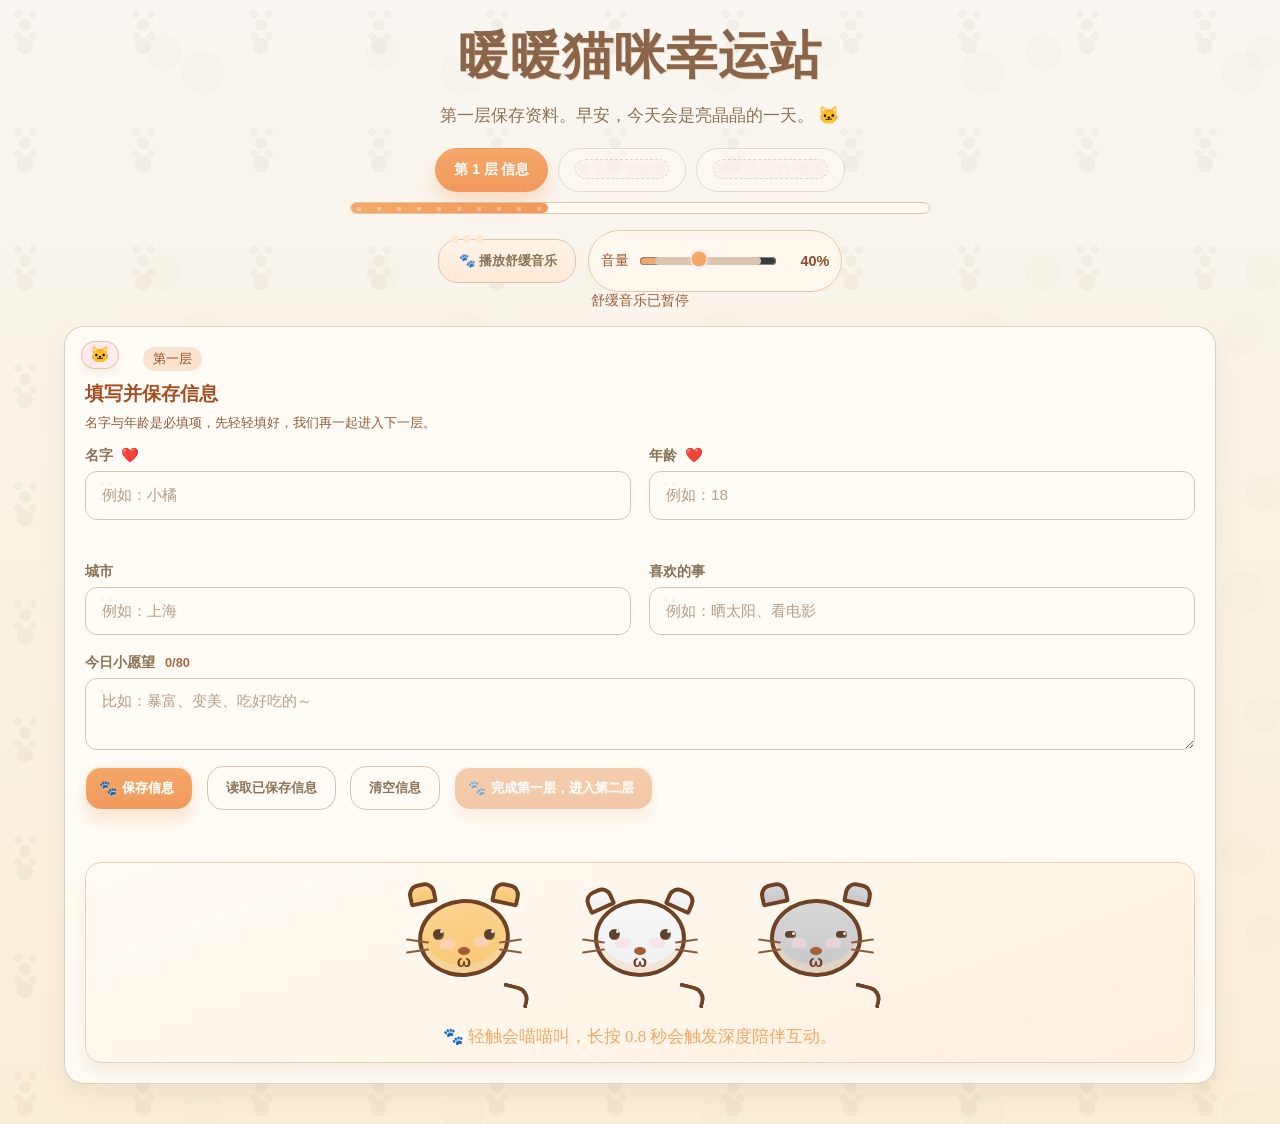
==== ending.html @ 912346c4 "feat: add standalone layer1 and ending page, wire layer3 journey completion" ====
﻿<!DOCTYPE html>
<html lang="zh-CN">
<head>
<meta charset="UTF-8" />
<meta name="viewport" content="width=device-width,initial-scale=1.0" />
<title>暖暖猫咪幸运站 - 三层旅程结束页</title>
<style>
:root{--bg1:#FAF7F2;--bg2:#F9EED8;--a:#F4A868;--b:#F2995E;--p:#FFD6E0;--c:#D9C5B0;--t:#8B7355;--s:#A6937C;--w:#FFFBF5;--e:.2s ease-in-out}
*{box-sizing:border-box}html,body{margin:0;min-width:320px;color:var(--t);font-family:"PingFang SC","Microsoft YaHei",sans-serif}
body{background:radial-gradient(circle at 10px 8px,rgba(139,115,85,.08) 0 3px,transparent 3px),radial-gradient(circle at 18px 8px,rgba(139,115,85,.08) 0 3px,transparent 3px),radial-gradient(circle at 14px 14px,rgba(139,115,85,.08) 0 4px,transparent 4px),radial-gradient(circle at 72px 58px,rgba(244,168,104,.08) 0 8px,transparent 8px),radial-gradient(circle at 80px 66px,rgba(244,168,104,.08) 0 5px,transparent 5px),radial-gradient(circle at 66px 66px,rgba(255,214,224,.08) 0 5px,transparent 5px),linear-gradient(180deg,var(--bg1),var(--bg2));background-size:118px 118px,118px 118px,118px 118px,150px 150px,150px 150px,150px 150px,auto;overflow-x:hidden}
body.star{background:radial-gradient(circle at 20% 18%,rgba(255,255,255,.45) 0 1px,transparent 1px),radial-gradient(circle at 68% 26%,rgba(255,255,255,.4) 0 1px,transparent 1px),radial-gradient(circle at 34% 74%,rgba(255,255,255,.35) 0 1px,transparent 1px),linear-gradient(180deg,#f8efe0,#f4e4ca)}
.page{max-width:1200px;margin:0 auto;min-height:100vh;padding:20px;display:flex;flex-direction:column;gap:16px;animation:in .5s ease-in-out both;transition:transform var(--e),opacity var(--e)}
body.out .page{opacity:0;transform:translateX(-40px)}
.panel{border-radius:16px;border:1px solid rgba(217,197,176,.92);background:var(--w);box-shadow:inset 0 2px 4px rgba(217,197,176,.3),0 4px 8px rgba(240,240,240,.5)}
.top{padding:20px 16px;text-align:center}.top h1{margin:0;font-family:"YouYuan","STKaiti","KaiTi",cursive;font-size:32px;text-shadow:1px 1px 0 var(--c)}.sub{margin:8px auto;max-width:900px;color:var(--s);font-size:18px;line-height:1.6}.line{margin:0 auto;color:var(--s);font-size:14px;line-height:1.6}.line b{color:var(--a)}
.core{min-height:65vh;padding:18px;display:flex;justify-content:center;align-items:center;gap:30px}
.poster{width:300px;height:400px;border-radius:16px;border:1px solid var(--p);background:#fffdf9;padding:10px;position:relative;overflow:hidden;transition:transform var(--e),box-shadow var(--e)}
.poster:hover{transform:translateY(-5px) scale(1.03);box-shadow:0 0 10px var(--p),0 10px 18px rgba(139,115,85,.15)}
.poster.pop{animation:pop .5s ease}.corner{position:absolute;width:18px;height:18px;border-radius:50%;background:rgba(255,214,224,.72);display:grid;place-items:center;font-size:10px;color:#a86f52}.c1{left:6px;top:6px}.c2{right:6px;top:6px}.c3{left:6px;bottom:6px}.c4{right:6px;bottom:6px}
.poster-in{height:100%;border-radius:12px;border:1px dashed rgba(217,197,176,.9);background:linear-gradient(180deg,#fff9f2,#f9eddc);padding:12px;display:flex;flex-direction:column;gap:8px}
.badge{display:inline-flex;align-self:flex-start;border-radius:999px;border:1px solid rgba(244,168,104,.45);background:rgba(244,168,104,.13);color:#9d6543;font-size:12px;font-weight:700;padding:3px 8px}
.h2{margin:0;font-size:16px;line-height:1.45}.chips{display:flex;flex-wrap:wrap;gap:6px}.chip{border-radius:999px;padding:3px 8px;border:1px solid rgba(217,197,176,.9);background:rgba(255,251,245,.9);font-size:12px;color:#9a7253}
.box{border-radius:10px;border:1px solid rgba(217,197,176,.82);background:rgba(255,251,245,.82);padding:8px;font-size:13px;color:#8d6a4f;line-height:1.5}.poem{border-color:rgba(255,214,224,.85);background:rgba(255,245,249,.78);line-height:1.6;flex:1;white-space:pre-wrap;overflow:hidden}
.foot{margin-top:auto;display:flex;align-items:center;gap:8px;font-size:12px;color:#9a7458}.mini{width:30px;height:30px;border-radius:50%;box-shadow:inset -4px -4px 7px rgba(0,0,0,.08),inset 4px 4px 7px rgba(255,255,255,.7)}
.tone-yellow{background:radial-gradient(circle at 35% 30%,#F9D59B 0 52%,#F7C878 100%)}.tone-white{background:radial-gradient(circle at 35% 30%,#F8F8F8 0 55%,#EFEFEF 100%)}.tone-gray{background:radial-gradient(circle at 35% 30%,#D0D0D0 0 55%,#B8B8B8 100%)}
.catwrap{width:280px;min-height:420px;border-radius:16px;border:1px solid rgba(255,214,224,.9);background:rgba(255,251,245,.85);padding:14px;display:flex;flex-direction:column;align-items:center;justify-content:center;gap:10px;position:relative}
.cat{width:120px;height:120px;border:0;background:transparent;position:relative;cursor:pointer;touch-action:manipulation;transition:transform var(--e)}.cat:hover{transform:scale(1.04)}
.catb{position:absolute;inset:8px;border-radius:50% 50% 46% 46%;box-shadow:inset -8px -8px 14px rgba(0,0,0,.08),inset 8px 8px 14px rgba(255,255,255,.72),0 6px 12px rgba(120,95,70,.18);transform:rotate(-4deg);animation:breath 3s ease-in-out infinite}
body.pause .catb{animation-duration:4.8s}.ear{position:absolute;top:-4px;width:24px;height:20px;border-radius:65% 65% 42% 42%;border:1px solid rgba(139,115,85,.24);background:rgba(255,255,255,.62)}.l{left:14px;transform:rotate(-16deg)}.r{right:14px;transform:rotate(16deg)}
.eye{position:absolute;top:42px;width:8px;height:10px;border-radius:50%;background:#5d4938}.el{left:36px}.er{right:36px}.mouth{position:absolute;left:50%;top:60px;transform:translateX(-50%);width:16px;height:9px;border-bottom:2px solid #7a5942;border-radius:0 0 12px 12px}.cheek{position:absolute;top:55px;width:11px;height:8px;border-radius:50%;background:rgba(255,214,224,.85)}.cl{left:26px}.cr{right:26px}.ticket{position:absolute;left:50%;top:69px;transform:translateX(-50%) rotate(-6deg);border-radius:5px;border:1px solid rgba(217,197,176,.95);background:#fff4e6;color:#a36a49;font-size:10px;padding:2px 5px}
.cat.tap .catb{animation:tap .42s ease-in-out}.cat.long .catb{animation:gift .75s ease-in-out}.speech{min-height:28px;max-width:220px;text-align:center;color:var(--s);line-height:1.6;font-size:13px}.tray{position:absolute;bottom:16px;display:flex;gap:8px;opacity:0;transition:opacity var(--e)}.tray.show{opacity:1}.gifti{width:28px;height:28px;border-radius:50%;border:1px solid rgba(217,197,176,.95);background:rgba(255,251,245,.94);display:grid;place-items:center;animation:gpop .4s ease-in-out}
.ops{padding:16px;display:flex;justify-content:space-between;align-items:center;gap:16px;flex-wrap:wrap}.btns{display:flex;gap:12px;flex-wrap:wrap}
button{font-weight:700;cursor:pointer;transition:transform var(--e),background var(--e),box-shadow var(--e),border-color var(--e)}.pri{height:50px;border:0;border-radius:16px;padding:0 30px;color:#fff;background:linear-gradient(180deg,var(--a),var(--b));box-shadow:inset 0 0 0 1px rgba(255,251,245,.88),0 8px 16px rgba(242,153,94,.3)}.sec{height:50px;border:1px solid var(--c);border-radius:16px;padding:0 24px;color:var(--t);background:transparent}.sec:hover{background:#f9eed8}.pri:hover,.sec:hover{transform:scale(1.02)}.pri:active,.sec:active{transform:scale(.98)}
.music{display:flex;align-items:center;gap:10px;flex-wrap:wrap}.music button{height:36px;border-radius:999px;padding:0 16px;border:1px solid var(--c);background:#fff8ef}.music input[type=range]{width:200px;accent-color:#f4a868}.music small{color:var(--s)}
.toast{position:fixed;left:50%;bottom:22px;transform:translate(-50%,16px);border-radius:999px;background:rgba(255,251,245,.96);border:1px solid rgba(217,197,176,.95);color:#8b6c53;padding:10px 16px;box-shadow:0 8px 18px rgba(139,115,85,.22);opacity:0;pointer-events:none;z-index:120;transition:opacity var(--e),transform var(--e)}.toast.show{opacity:1;transform:translate(-50%,0)}
.mask{position:fixed;inset:0;background:rgba(139,115,85,.26);display:none;align-items:center;justify-content:center;z-index:130}.mask.show{display:flex}.share{width:min(420px,92vw);border-radius:16px;border:1px solid rgba(217,197,176,.9);background:#fffbf5;padding:16px;box-shadow:0 10px 28px rgba(139,115,85,.24)}.grid{display:grid;grid-template-columns:repeat(3,minmax(0,1fr));gap:10px;margin:10px 0 6px}.item{height:78px;border-radius:12px;border:1px solid var(--c);background:#fff8ef;color:var(--t);font-size:13px;display:flex;flex-direction:column;align-items:center;justify-content:center;gap:6px}.item:hover{background:#f9eed8;transform:translateY(-2px)}.ft{margin-top:12px;display:flex;justify-content:flex-end;gap:8px}
.fx{position:fixed;font-size:18px;pointer-events:none;z-index:125;animation:fx .95s ease-out forwards}
@keyframes in{from{opacity:0;transform:translateY(-16px)}to{opacity:1;transform:translateY(0)}}@keyframes pop{0%{transform:scale(1)}50%{transform:scale(1.03)}100%{transform:scale(1)}}@keyframes breath{0%,100%{transform:rotate(-4deg) scale(.98)}50%{transform:rotate(-4deg) scale(1.02)}}@keyframes tap{0%{transform:rotate(-4deg) scale(.96)}35%{transform:rotate(6deg) scale(1.06)}100%{transform:rotate(-4deg) scale(1)}}@keyframes gift{0%{transform:rotate(-4deg) scale(.98)}40%{transform:rotate(4deg) scale(1.04)}100%{transform:rotate(-4deg) scale(1)}}@keyframes gpop{from{transform:translateY(10px) scale(.8);opacity:0}to{transform:translateY(0) scale(1);opacity:1}}@keyframes fx{from{opacity:.95;transform:translate3d(0,0,0) scale(1)}to{opacity:0;transform:translate3d(var(--dx),var(--dy),0) rotate(var(--dr)) scale(.8)}}
@media (max-width:767px){.top h1{font-size:28px}.sub{font-size:16px}.core{flex-direction:column;gap:20px}.poster{width:280px;height:380px}.catwrap{width:100%;max-width:320px;min-height:280px}.cat{width:100px;height:100px}.ops{flex-direction:column;align-items:stretch}.btns{width:100%;display:flex;flex-direction:column}.pri,.sec{width:100%;height:54px;font-size:16px}.music{justify-content:center}.music input[type=range]{width:150px}}
@media (prefers-reduced-motion:reduce){*,*:before,*:after{animation:none !important;transition:none !important}}
</style>
</head>
<body>
<main class="page">
  <section class="panel top">
    <h1>🐾 三层旅程圆满啦～</h1>
    <p class="sub">谢谢你走完这趟治愈小旅程，愿好运和温柔一直围着你～✨</p>
    <p class="line">💌 你完成了：<b>信息填写</b> → <b>幸运签抽取</b> → <b>专属小诗+猫咪换装+纪念海报</b></p>
    <div class="line" style="font-size:12px">悄悄说：长按猫咪有惊喜哦～</div>
  </section>

  <section class="panel core">
    <div>
      <article class="poster" id="posterBox" aria-label="第三层专属纪念海报预览">
        <span class="corner c1">🐾</span><span class="corner c2">💗</span><span class="corner c3">🐾</span><span class="corner c4">💗</span>
        <div class="poster-in">
          <span class="badge">🖼️ 你的第三层专属纪念海报</span>
          <h2 class="h2" id="posterTitle">暖暖猫咪幸运站 · 今日专属好运</h2>
          <div class="chips" id="metaList"></div>
          <div class="box" id="fortuneText">幸运签内容将在这里展示。</div>
          <div class="box poem" id="poemText">名字小诗将在这里展示。</div>
          <div class="foot"><span class="mini tone-yellow" id="miniCat"></span><span id="posterFoot">午后好，慢慢来也能走很远</span></div>
        </div>
      </article>
      <p class="line" id="posterTip" style="font-size:12px;margin-top:8px">用户专属治愈纪念海报，默认 9:16 竖版，可切换 16:9 横版导出。</p>
    </div>
    <aside class="catwrap">
      <button class="cat" id="catModel" type="button" aria-label="点击猫咪互动">
        <span class="catb tone-yellow" id="catBody"><span class="ear l"></span><span class="ear r"></span><span class="eye el"></span><span class="eye er"></span><span class="cheek cl"></span><span class="cheek cr"></span><span class="mouth"></span><span class="ticket">好运签</span></span>
      </button>
      <p class="speech" id="catSpeech">轻触我，我会给你一个收尾抱抱～</p>
      <div class="tray" id="giftTray"><span class="gifti">⭐</span><span class="gifti">🐟</span><span class="gifti">🧧</span></div>
    </aside>
  </section>

  <section class="panel ops">
    <div class="btns">
      <button class="pri" id="savePoster" type="button" aria-label="保存第三层纪念海报">💾 保存第三层纪念海报</button>
      <button class="sec" id="restartJourney" type="button" aria-label="重新开启三层旅程">🔄 重新开启三层旅程</button>
      <button class="sec" id="openShare" type="button" aria-label="分享这份治愈美好">📤 分享这份治愈美好</button>
      <button class="sec" id="modeToggle" type="button" aria-label="切换海报导出比例">🖼️ 当前导出比例：9:16</button>
    </div>
    <div class="music">
      <button id="musicToggle" type="button" aria-pressed="false">🎵 播放舒缓音乐</button>
      <input id="musicVolume" type="range" min="0" max="100" value="40" aria-label="背景音乐音量" />
      <small id="musicInfo">音量 40%</small>
    </div>
  </section>
</main>

<audio id="bgMusic" preload="auto" loop>
  <source src="https://www.soundhelix.com/examples/mp3/SoundHelix-Song-2.mp3" type="audio/mpeg" />
</audio>
<canvas id="exportCanvas" width="2160" height="3840" hidden></canvas>
<div class="mask" id="shareMask" aria-hidden="true"><div class="share" role="dialog" aria-modal="true" aria-label="分享面板"><h3 style="margin:0">分享这份治愈美好</h3><p class="line" style="margin:8px 0">把今天的温柔继续传递给更多人吧～</p><div class="grid"><button class="item" data-share="moments" type="button">🌼<span>朋友圈</span></button><button class="item" data-share="friend" type="button">💌<span>好友</span></button><button class="item" data-share="save" type="button">🖼️<span>保存图片</span></button></div><div class="ft"><button class="sec" id="copyText" type="button">复制文案</button><button class="sec" id="closeShare" type="button">关闭</button></div></div></div>
<div class="toast" id="toast"></div>
<script>
(()=>{
const K={profile:"warm_cat_profile_v1",fortune:"warm_cat_fortune_v1",poem:"warm_cat_poem_v1",outfit:"warm_cat_outfit_v1",score:"warm_cat_score_v1",history:"warm_cat_fortune_history_v1",music:"warm_cat_music_v1",daily:"warm_cat_daily_v1",pref:"warm_cat_preference_v1",greet:"warm_cat_greeting_v1"};
const E={posterBox:document.getElementById("posterBox"),posterTitle:document.getElementById("posterTitle"),metaList:document.getElementById("metaList"),fortuneText:document.getElementById("fortuneText"),poemText:document.getElementById("poemText"),miniCat:document.getElementById("miniCat"),posterFoot:document.getElementById("posterFoot"),posterTip:document.getElementById("posterTip"),catModel:document.getElementById("catModel"),catBody:document.getElementById("catBody"),catSpeech:document.getElementById("catSpeech"),giftTray:document.getElementById("giftTray"),savePoster:document.getElementById("savePoster"),restartJourney:document.getElementById("restartJourney"),openShare:document.getElementById("openShare"),modeToggle:document.getElementById("modeToggle"),musicToggle:document.getElementById("musicToggle"),musicVolume:document.getElementById("musicVolume"),musicInfo:document.getElementById("musicInfo"),bgMusic:document.getElementById("bgMusic"),shareMask:document.getElementById("shareMask"),closeShare:document.getElementById("closeShare"),copyText:document.getElementById("copyText"),toast:document.getElementById("toast"),canvas:document.getElementById("exportCanvas")};
const S={profile:null,fortune:null,poem:"",score:0,tone:"yellow",mode:"portrait",url:"",press:null,longed:false,audio:null,toast:null};
const j=(k)=>{try{return JSON.parse(localStorage.getItem(k)||"null")}catch{return null}};const w=(k,v)=>localStorage.setItem(k,JSON.stringify(v));
const day=()=>{const d=new Date();return `${d.getFullYear()}-${String(d.getMonth()+1).padStart(2,"0")}-${String(d.getDate()).padStart(2,"0")}`};
const tone=(t)=>t==="gray"?"tone-gray":t==="white"?"tone-white":"tone-yellow";
const tByF=(x)=>x==="energetic"?"yellow":x==="zen"?"gray":"white";
function tip(msg){E.toast.textContent=msg;E.toast.classList.add("show");clearTimeout(S.toast);S.toast=setTimeout(()=>E.toast.classList.remove("show"),1800)}
function redirect(url,msg){tip(msg);setTimeout(()=>location.href=url,900)}
function initData(){const p=j(K.profile);if(!p||!p.name||!p.age){redirect("layer1.html","🐾 请先完成第一层信息填写哦～");return false;}const f=j(K.fortune);if(!f||f.date!==day()||f.name!==p.name){redirect("layer2.html","🐱 先去第二层抽今天的幸运签吧～");return false;}const poem=j(K.poem)||{};S.profile=p;S.fortune=f;S.poem=poem.poem||`${p.name}轻轻笑，\n今日小愿望慢慢到。`;S.score=Number(j(K.score)||0)||0;S.tone=tByF(f.typeKey||"healing");return true;}
function meta(){const a=[`名字 ${S.profile.name}`,`年龄 ${S.profile.age}`];if(S.profile.city)a.push(`城市 ${S.profile.city}`);if(S.profile.hobby)a.push(`喜欢 ${S.profile.hobby}`);if(S.profile.wish)a.push(`愿望 ${S.profile.wish}`);a.push(`爱心分 ${S.score}`);E.metaList.innerHTML="";a.slice(0,6).forEach(t=>{const s=document.createElement("span");s.className="chip";s.textContent=t;E.metaList.appendChild(s)});}
function apply(){E.posterTitle.textContent=`暖暖猫咪幸运站 · ${S.profile.name} 的今日专属好运`;E.fortuneText.textContent=`${S.fortune.title||"幸运签"}：${S.fortune.reading||"今天也会顺顺利利"} ｜ 建议：${S.fortune.advice||"慢慢来也会很棒"}`;E.poemText.textContent=S.poem;E.posterFoot.textContent=`午后好，慢慢来也能走很远 · ${day()}`;E.catSpeech.textContent=`${S.profile.name}，轻触我收下收尾抱抱吧～`;E.miniCat.className=`mini ${tone(S.tone)}`;E.catBody.className=`catb ${tone(S.tone)}`;meta();}
function fx(x,y,n,pool){for(let i=0;i<n;i+=1){const e=document.createElement("span");e.className="fx";e.textContent=pool[Math.floor(Math.random()*pool.length)];e.style.left=`${x+(Math.random()*46-23)}px`;e.style.top=`${y+(Math.random()*18-9)}px`;e.style.setProperty("--dx",`${Math.random()*90-45}px`);e.style.setProperty("--dy",`${-56-Math.random()*90}px`);e.style.setProperty("--dr",`${Math.random()*120-60}deg`);document.body.appendChild(e);setTimeout(()=>e.remove(),980);}}
function ctx(){if(!S.audio){const A=window.AudioContext||window.webkitAudioContext;if(!A)return null;S.audio=new A();}if(S.audio.state==="suspended")S.audio.resume();return S.audio;}
function meow(long=false){const c=ctx();if(!c)return;const v=Math.max(0,Math.min(1,Number(E.musicVolume.value)/100));const now=c.currentTime;const o=c.createOscillator();const g=c.createGain();const base=S.tone==="yellow"?680:S.tone==="white"?560:490;const d=long?.45:.24;o.type=long?"triangle":"sine";o.frequency.setValueAtTime(base,now);o.frequency.exponentialRampToValueAtTime(base*(long?.6:.64),now+d);g.gain.setValueAtTime(.0001,now);g.gain.exponentialRampToValueAtTime(Math.max(.02,v*(long?.09:.14)),now+.03);g.gain.exponentialRampToValueAtTime(.0001,now+d);o.connect(g).connect(c.destination);o.start(now);o.stop(now+d+.02)}
function tapCat(){E.catModel.classList.remove("tap");void E.catModel.offsetWidth;E.catModel.classList.add("tap");const r=E.catModel.getBoundingClientRect();const words=(S.poem||"温柔 好运 开心").replace(/\s+/g," ").split(/[，。！？\n ]+/).filter(Boolean);const pick=words[Math.floor(Math.random()*words.length)]||"开心";E.catSpeech.textContent=`呼噜呼噜～把「${pick}」送给你 💗`;fx(r.left+r.width/2,r.top+12,3,["💗","🐾","✨"]);meow(false);setTimeout(()=>E.catModel.classList.remove("tap"),460)}
function longCat(){E.catModel.classList.remove("long");void E.catModel.offsetWidth;E.catModel.classList.add("long");E.giftTray.classList.add("show");E.catSpeech.textContent="🐾 走完三层小旅程，要一直开开心心哦～";meow(true);document.body.classList.add("star");const r=E.catModel.getBoundingClientRect();fx(r.left+r.width/2,r.top,6,["⭐","🐟","🧧","💗"]);setTimeout(()=>E.giftTray.classList.remove("show"),2300);setTimeout(()=>E.catModel.classList.remove("long"),820);setTimeout(()=>document.body.classList.remove("star"),5000)}
function bindCat(){E.catModel.addEventListener("pointerdown",()=>{S.longed=false;clearTimeout(S.press);S.press=setTimeout(()=>{S.longed=true;longCat()},800)});E.catModel.addEventListener("pointerup",()=>{clearTimeout(S.press);if(!S.longed)tapCat()});E.catModel.addEventListener("pointerleave",()=>clearTimeout(S.press));}
function rRect(ctx,x,y,w,h,r){const rr=Math.min(r,w/2,h/2);ctx.beginPath();ctx.moveTo(x+rr,y);ctx.arcTo(x+w,y,x+w,y+h,rr);ctx.arcTo(x+w,y+h,x,y+h,rr);ctx.arcTo(x,y+h,x,y,rr);ctx.arcTo(x,y,x+w,y,rr);ctx.closePath();}
function palette(){if(S.tone==="white")return ["#F8F8F8","#EFEFEF"];if(S.tone==="gray")return ["#D0D0D0","#B8B8B8"];return ["#F9D59B","#F7C878"];}
function drawPoster(){const c=E.canvas;if(S.mode==="portrait"){c.width=2160;c.height=3840}else{c.width=3840;c.height=2160}const x=c.getContext("2d");if(!x)return false;const g=x.createLinearGradient(0,0,0,c.height);g.addColorStop(0,"#FAF7F2");g.addColorStop(1,"#F9EED8");x.fillStyle=g;x.fillRect(0,0,c.width,c.height);for(let i=0;i<100;i+=1){x.fillStyle=i%2?"rgba(255,214,224,.12)":"rgba(217,197,176,.12)";x.beginPath();x.arc(Math.random()*c.width,Math.random()*c.height,2+Math.random()*8,0,Math.PI*2);x.fill();}
const pad=Math.round(c.width*.06),w=c.width-pad*2,h=c.height-pad*2;rRect(x,pad,pad,w,h,Math.round(c.width*.03));x.fillStyle="rgba(255,251,245,.92)";x.fill();x.strokeStyle="rgba(217,197,176,.9)";x.lineWidth=Math.max(2,Math.round(c.width*.0013));x.stroke();x.fillStyle="#8B7355";x.textAlign="center";x.font=`700 ${Math.round(c.width*.05)}px "KaiTi","STKaiti","Microsoft YaHei",sans-serif`;x.fillText("暖暖猫咪幸运站",c.width/2,pad+Math.round(c.height*.07));x.font=`700 ${Math.round(c.width*.027)}px "Microsoft YaHei",sans-serif`;x.fillText(`${S.profile.name} 的今日专属好运`,c.width/2,pad+Math.round(c.height*.11));
const [c1,c2]=palette();const cx=c.width/2,cy=pad+Math.round(c.height*.22),cr=Math.round(Math.min(c.width,c.height)*.095);const cg=x.createRadialGradient(cx-cr*.25,cy-cr*.28,cr*.2,cx,cy,cr);cg.addColorStop(0,c1);cg.addColorStop(1,c2);x.fillStyle=cg;x.beginPath();x.arc(cx,cy,cr,0,Math.PI*2);x.fill();x.fillStyle="#5d4938";x.beginPath();x.arc(cx-cr*.3,cy-cr*.05,cr*.08,0,Math.PI*2);x.fill();x.beginPath();x.arc(cx+cr*.3,cy-cr*.05,cr*.08,0,Math.PI*2);x.fill();x.strokeStyle="#7a5942";x.lineWidth=Math.max(2,Math.round(c.width*.0014));x.beginPath();x.arc(cx,cy+cr*.18,cr*.2,0,Math.PI,false);x.stroke();
const y0=cy+cr+Math.round(c.height*.03);card(x,"幸运签主题 + 解读",`${S.fortune.title||"今日好运"}：${S.fortune.reading||"愿你被温柔拥抱"}\n今日建议：${S.fortune.advice||"慢慢来也会很棒"}`,pad+Math.round(c.width*.06),y0,w-Math.round(c.width*.12),Math.round(c.height*.16));card(x,"专属名字小诗",S.poem,pad+Math.round(c.width*.06),y0+Math.round(c.height*.18),w-Math.round(c.width*.12),Math.round(c.height*.19));pills(x,pad+Math.round(c.width*.06),y0+Math.round(c.height*.4),w-Math.round(c.width*.12));x.fillStyle="#9a7458";x.font=`${Math.round(c.width*.016)}px "Microsoft YaHei",sans-serif`;x.fillText(`午后好，慢慢来也能走很远 · ${day()}`,c.width/2,c.height-pad-Math.round(c.height*.03));S.url=c.toDataURL("image/png");E.posterTip.textContent=`导出分辨率：${c.width} × ${c.height}（高清保存）`;return true;}
function card(x,title,text,px,py,pw,ph){x.fillStyle="rgba(255,251,245,.94)";rRect(x,px,py,pw,ph,Math.round(pw*.04));x.fill();x.strokeStyle="rgba(217,197,176,.88)";x.lineWidth=Math.max(2,Math.round(pw*.005));x.stroke();x.textAlign="left";x.fillStyle="#8f5b39";x.font=`700 ${Math.round(pw*.075)}px "Microsoft YaHei",sans-serif`;x.fillText(title,px+Math.round(pw*.04),py+Math.round(ph*.2));x.fillStyle="#8b6b52";x.font=`${Math.round(pw*.05)}px "Microsoft YaHei",sans-serif`;String(text).split(/\n+/).slice(0,4).forEach((ln,i)=>x.fillText(ln.slice(0,22),px+Math.round(pw*.04),py+Math.round(ph*.4)+i*Math.round(ph*.16)));}
function pills(x,px,py,pw){const arr=[`名字 ${S.profile.name}`,`年龄 ${S.profile.age}`,S.profile.city?`城市 ${S.profile.city}`:"",S.profile.hobby?`喜欢 ${S.profile.hobby}`:"",S.profile.wish?`愿望 ${S.profile.wish}`:"",`爱心分 ${S.score}`].filter(Boolean);let cx=px,cy=py;const rh=Math.round(pw*.13);x.font=`${Math.round(pw*.05)}px "Microsoft YaHei",sans-serif`;arr.forEach((t)=>{const ww=Math.max(Math.round(pw*.22),Math.min(Math.round(pw*.46),Math.round(x.measureText(t).width)+36));if(cx+ww>px+pw){cx=px;cy+=rh;}x.fillStyle="rgba(255,251,245,.94)";rRect(x,cx,cy,ww,rh-10,24);x.fill();x.strokeStyle="rgba(217,197,176,.9)";x.lineWidth=2;x.stroke();x.fillStyle="#9a7253";x.fillText(t,cx+18,cy+Math.round((rh-10)*.66));cx+=ww+12;});}
async function savePoster(){if(!S.url){const ok=drawPoster();if(!ok){tip("海报生成失败，请重试。");return;}}E.posterBox.classList.remove("pop");void E.posterBox.offsetWidth;E.posterBox.classList.add("pop");setTimeout(()=>E.posterBox.classList.remove("pop"),520);const a=document.createElement("a");a.href=S.url;a.download=`warm-cat-ending-${S.mode}-${day()}.png`;document.body.appendChild(a);a.click();a.remove();const r=E.posterBox.getBoundingClientRect();fx(r.left+r.width*.5,r.top+r.height*.7,8,["💗","🐾","🧧"]);tip("🐱 第三层的专属纪念海报已保存到相册啦～");}
const text=()=>[`${S.profile.name} 的暖暖猫咪幸运站纪念时刻`,`幸运签：${S.fortune.title||"今日好运"} - ${S.fortune.reading||"顺顺利利"}`,`名字小诗：${S.poem.replace(/\n/g," / ")}`,`愿望：${S.profile.wish||"天天开心"}`,"午后好，慢慢来也能走很远"].join("\n");
async function copy(){if(navigator.clipboard&&navigator.clipboard.writeText){try{await navigator.clipboard.writeText(text());tip("分享文案已复制～");return;}catch{}}tip("当前环境不支持自动复制。");}
function openMask(){E.shareMask.classList.add("show");E.shareMask.setAttribute("aria-hidden","false");}
function closeMask(){E.shareMask.classList.remove("show");E.shareMask.setAttribute("aria-hidden","true");}
function restart(){[K.profile,K.fortune,K.poem,K.outfit,K.score,K.history,K.daily,K.pref,K.greet].forEach((k)=>localStorage.removeItem(k));document.body.classList.add("out");tip("已清理三层记录，准备重新开始～");setTimeout(()=>location.href="layer1.html",520)}
function music(){const saved=j(K.music)||{};const vol=Math.max(0,Math.min(100,Number(saved.volume)||40));const play=Boolean(saved.playing);E.musicVolume.value=String(vol);E.bgMusic.volume=vol/100;E.musicInfo.textContent=`音量 ${vol}%`;const save=(p)=>w(K.music,{playing:p,volume:Number(E.musicVolume.value)});const ui=(p)=>{E.musicToggle.textContent=p?"🎵 暂停舒缓音乐":"🎵 播放舒缓音乐";E.musicToggle.setAttribute("aria-pressed",String(p));document.body.classList.toggle("pause",!p)};
async function start(u){try{await E.bgMusic.play();ui(true);save(true);if(u)tip("🎵 为你切换专属收尾轻音乐～");}catch{ui(false);save(false);if(u)tip("设备当前保持安静模式。");}}
function stop(u){E.bgMusic.pause();ui(false);save(false);if(u)tip("🐱 音乐暂停啦，随时可以再听～");}
E.musicToggle.addEventListener("click",()=>E.bgMusic.paused?start(true):stop(true));E.musicVolume.addEventListener("input",()=>{const v=Number(E.musicVolume.value);E.bgMusic.volume=v/100;E.musicInfo.textContent=`音量 ${v}%`;w(K.music,{playing:!E.bgMusic.paused,volume:v});});ui(play);if(play)start(false);else document.body.classList.add("pause");}
function bind(){E.savePoster.addEventListener("click",()=>void savePoster());E.restartJourney.addEventListener("click",restart);E.openShare.addEventListener("click",openMask);E.closeShare.addEventListener("click",closeMask);E.copyText.addEventListener("click",()=>void copy());E.shareMask.addEventListener("click",(ev)=>{if(ev.target===E.shareMask)closeMask()});Array.from(document.querySelectorAll("[data-share]")).forEach((b)=>b.addEventListener("click",async()=>{const t=b.getAttribute("data-share");if(t==="save"){await savePoster();closeMask();return;}tip(t==="moments"?"已准备朋友圈分享文案，可直接粘贴。":"已准备好友分享文案，可直接粘贴。");await copy();}));E.modeToggle.addEventListener("click",()=>{S.mode=S.mode==="portrait"?"landscape":"portrait";E.modeToggle.textContent=`🖼️ 当前导出比例：${S.mode==="portrait"?"9:16":"16:9"}`;S.url="";drawPoster();tip(`已切换${S.mode==="portrait"?"竖版":"横版"}导出。`)});}
function init(){if(!initData())return;apply();bind();bindCat();music();drawPoster();tip(`欢迎来到收尾页，${S.profile.name}～`);}init();
})();
</script>
</body>
</html>
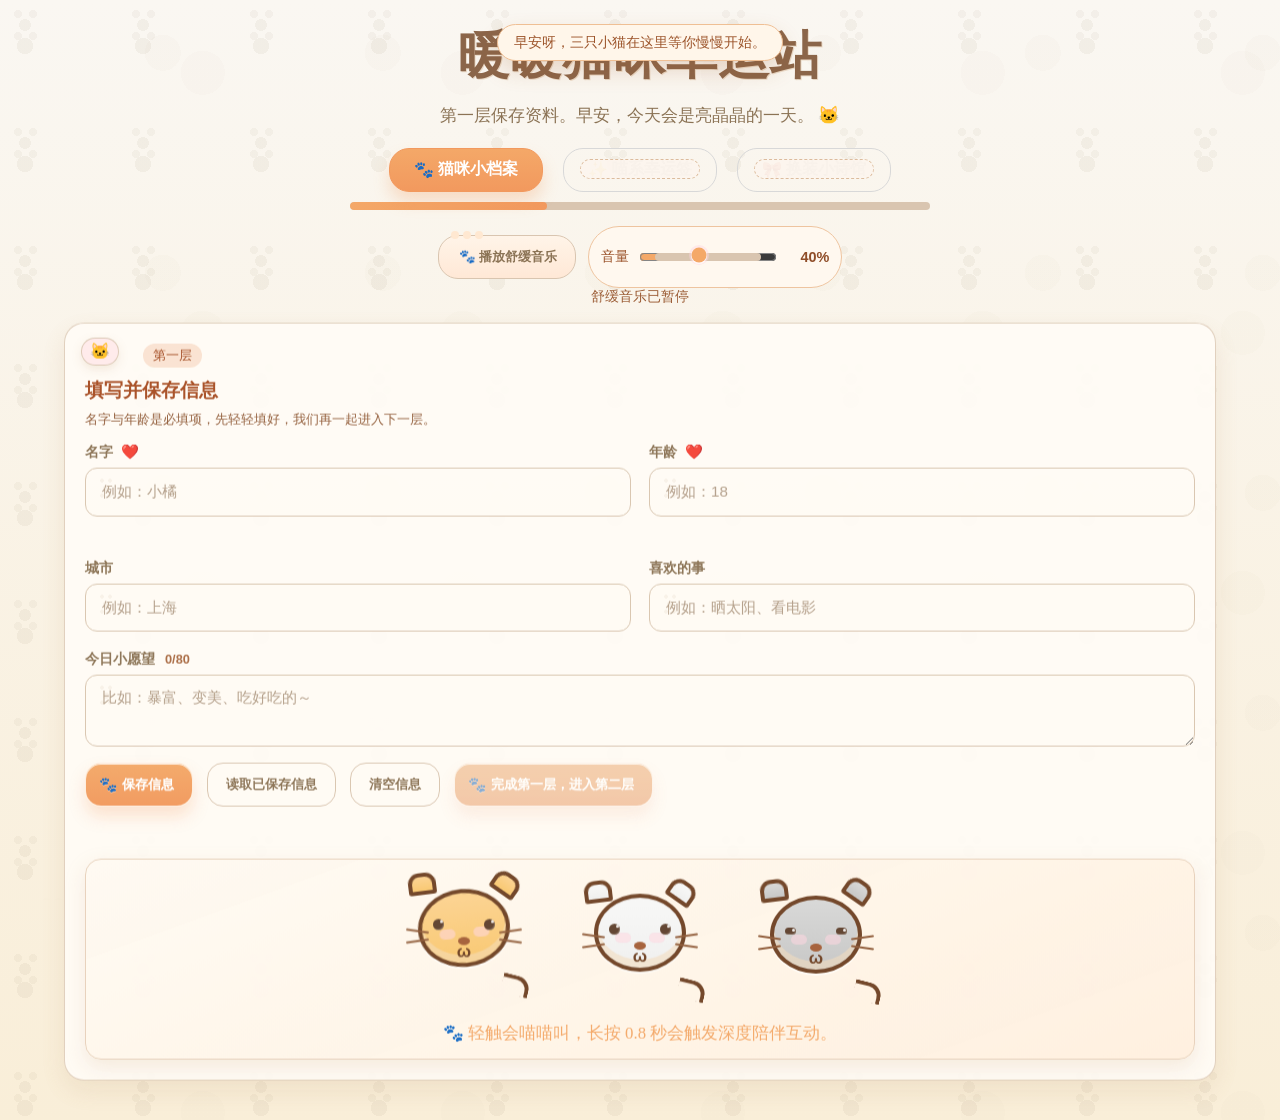
==== commit 9abfed64: "chore: align entry and ending flow labels with new step naming" ====
--- a/ending.html
+++ b/ending.html
@@ -45,7 +45,7 @@
   <section class="panel top">
     <h1>🐾 三层旅程圆满啦～</h1>
     <p class="sub">谢谢你走完这趟治愈小旅程，愿好运和温柔一直围着你～✨</p>
-    <p class="line">💌 你完成了：<b>信息填写</b> → <b>幸运签抽取</b> → <b>专属小诗+猫咪换装+纪念海报</b></p>
+    <p class="line">💌 你完成了：<b>🐾 猫咪小档案</b> → <b>✨ 喵系幸运签</b> → <b>🎀 换装小诗馆</b></p>
     <div class="line" style="font-size:12px">悄悄说：长按猫咪有惊喜哦～</div>
   </section>
 
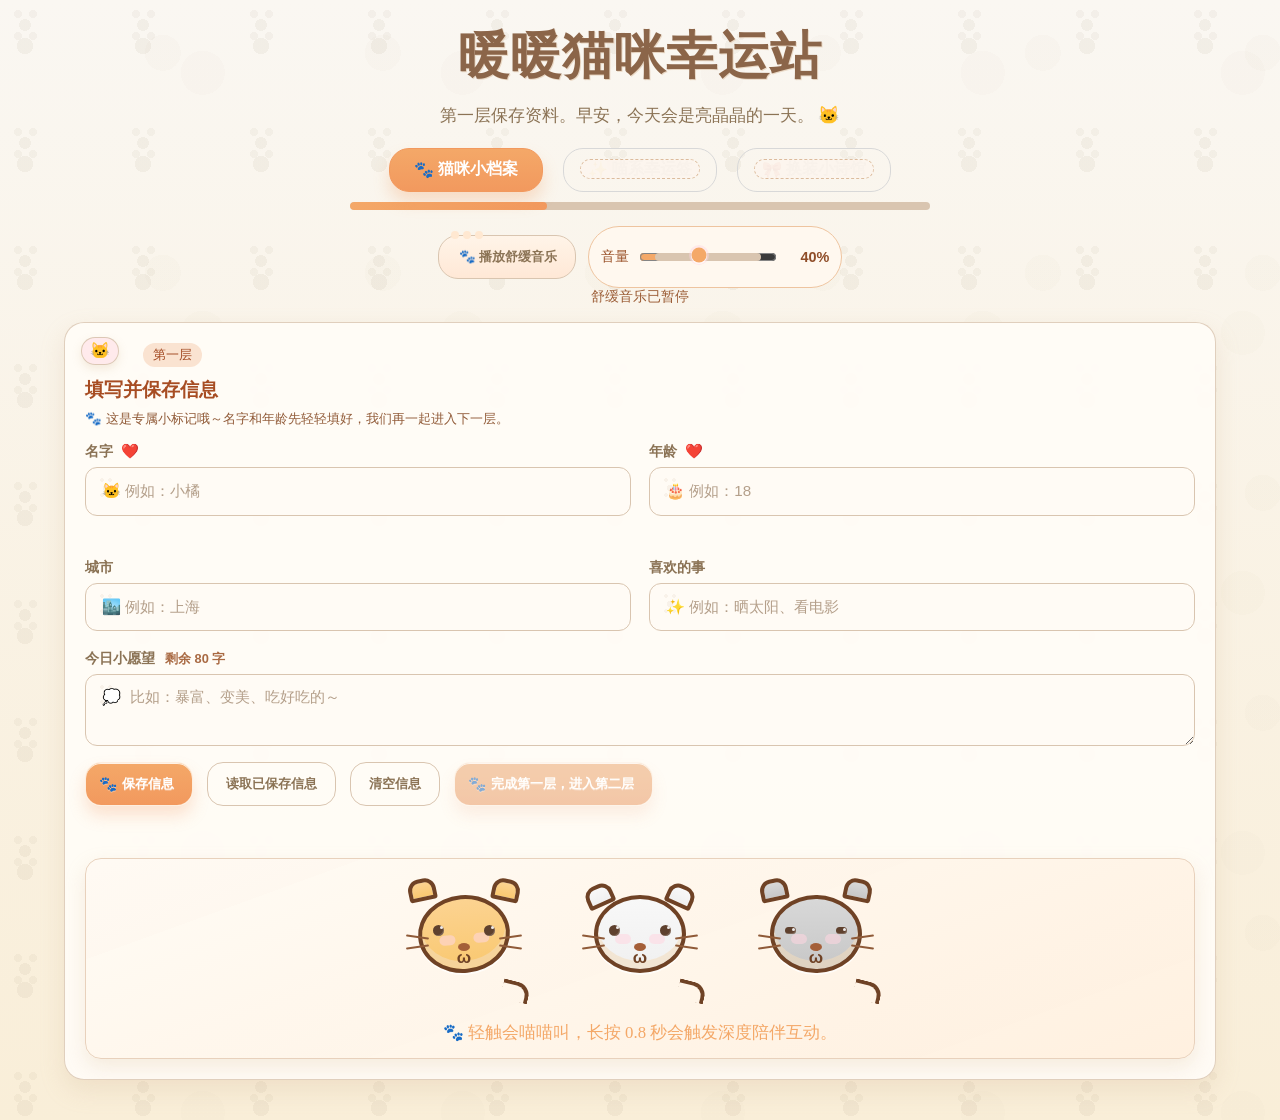
==== commit 224dfb4b: "feat: polish warm-cat interactions across entry, layers, and ending" ====
--- a/ending.html
+++ b/ending.html
@@ -13,6 +13,27 @@
 body.out .page{opacity:0;transform:translateX(-40px)}
 .panel{border-radius:16px;border:1px solid rgba(217,197,176,.92);background:var(--w);box-shadow:inset 0 2px 4px rgba(217,197,176,.3),0 4px 8px rgba(240,240,240,.5)}
 .top{padding:20px 16px;text-align:center}.top h1{margin:0;font-family:"YouYuan","STKaiti","KaiTi",cursive;font-size:32px;text-shadow:1px 1px 0 var(--c)}.sub{margin:8px auto;max-width:900px;color:var(--s);font-size:18px;line-height:1.6}.line{margin:0 auto;color:var(--s);font-size:14px;line-height:1.6}.line b{color:var(--a)}
+.journey{
+  margin:10px auto 0;
+  max-width:960px;
+  display:flex;
+  flex-wrap:wrap;
+  justify-content:center;
+  gap:10px;
+}
+.journey-step{
+  display:flex;
+  align-items:center;
+  gap:6px;
+  border-radius:999px;
+  border:1px solid rgba(217,197,176,.92);
+  background:rgba(255,251,245,.92);
+  color:#A6937C;
+  padding:7px 12px;
+  font-size:13px;
+  line-height:1.5;
+}
+.journey-step b{color:#F4A868}
 .core{min-height:65vh;padding:18px;display:flex;justify-content:center;align-items:center;gap:30px}
 .poster{width:300px;height:400px;border-radius:16px;border:1px solid var(--p);background:#fffdf9;padding:10px;position:relative;overflow:hidden;transition:transform var(--e),box-shadow var(--e)}
 .poster:hover{transform:translateY(-5px) scale(1.03);box-shadow:0 0 10px var(--p),0 10px 18px rgba(139,115,85,.15)}
@@ -36,7 +57,7 @@
 .mask{position:fixed;inset:0;background:rgba(139,115,85,.26);display:none;align-items:center;justify-content:center;z-index:130}.mask.show{display:flex}.share{width:min(420px,92vw);border-radius:16px;border:1px solid rgba(217,197,176,.9);background:#fffbf5;padding:16px;box-shadow:0 10px 28px rgba(139,115,85,.24)}.grid{display:grid;grid-template-columns:repeat(3,minmax(0,1fr));gap:10px;margin:10px 0 6px}.item{height:78px;border-radius:12px;border:1px solid var(--c);background:#fff8ef;color:var(--t);font-size:13px;display:flex;flex-direction:column;align-items:center;justify-content:center;gap:6px}.item:hover{background:#f9eed8;transform:translateY(-2px)}.ft{margin-top:12px;display:flex;justify-content:flex-end;gap:8px}
 .fx{position:fixed;font-size:18px;pointer-events:none;z-index:125;animation:fx .95s ease-out forwards}
 @keyframes in{from{opacity:0;transform:translateY(-16px)}to{opacity:1;transform:translateY(0)}}@keyframes pop{0%{transform:scale(1)}50%{transform:scale(1.03)}100%{transform:scale(1)}}@keyframes breath{0%,100%{transform:rotate(-4deg) scale(.98)}50%{transform:rotate(-4deg) scale(1.02)}}@keyframes tap{0%{transform:rotate(-4deg) scale(.96)}35%{transform:rotate(6deg) scale(1.06)}100%{transform:rotate(-4deg) scale(1)}}@keyframes gift{0%{transform:rotate(-4deg) scale(.98)}40%{transform:rotate(4deg) scale(1.04)}100%{transform:rotate(-4deg) scale(1)}}@keyframes gpop{from{transform:translateY(10px) scale(.8);opacity:0}to{transform:translateY(0) scale(1);opacity:1}}@keyframes fx{from{opacity:.95;transform:translate3d(0,0,0) scale(1)}to{opacity:0;transform:translate3d(var(--dx),var(--dy),0) rotate(var(--dr)) scale(.8)}}
-@media (max-width:767px){.top h1{font-size:28px}.sub{font-size:16px}.core{flex-direction:column;gap:20px}.poster{width:280px;height:380px}.catwrap{width:100%;max-width:320px;min-height:280px}.cat{width:100px;height:100px}.ops{flex-direction:column;align-items:stretch}.btns{width:100%;display:flex;flex-direction:column}.pri,.sec{width:100%;height:54px;font-size:16px}.music{justify-content:center}.music input[type=range]{width:150px}}
+@media (max-width:767px){.top h1{font-size:28px}.sub{font-size:16px}.journey{flex-direction:column;align-items:stretch;gap:8px}.journey-step{justify-content:center}.core{flex-direction:column;gap:20px}.poster{width:280px;height:380px}.catwrap{width:100%;max-width:320px;min-height:280px}.cat{width:100px;height:100px}.ops{flex-direction:column;align-items:stretch}.btns{width:100%;display:flex;flex-direction:column}.pri,.sec{width:100%;height:54px;font-size:16px}.music{justify-content:center}.music input[type=range]{width:150px}}
 @media (prefers-reduced-motion:reduce){*,*:before,*:after{animation:none !important;transition:none !important}}
 </style>
 </head>
@@ -45,7 +66,11 @@
   <section class="panel top">
     <h1>🐾 三层旅程圆满啦～</h1>
     <p class="sub">谢谢你走完这趟治愈小旅程，愿好运和温柔一直围着你～✨</p>
-    <p class="line">💌 你完成了：<b>🐾 猫咪小档案</b> → <b>✨ 喵系幸运签</b> → <b>🎀 换装小诗馆</b></p>
+    <div class="journey" aria-label="三层旅程回顾">
+      <div class="journey-step">📝 <b>填写了专属小档案</b></div>
+      <div class="journey-step">✨ <b>抽到了治愈喵签</b></div>
+      <div class="journey-step">🎀 <b>生成了纪念海报</b></div>
+    </div>
     <div class="line" style="font-size:12px">悄悄说：长按猫咪有惊喜哦～</div>
   </section>
 
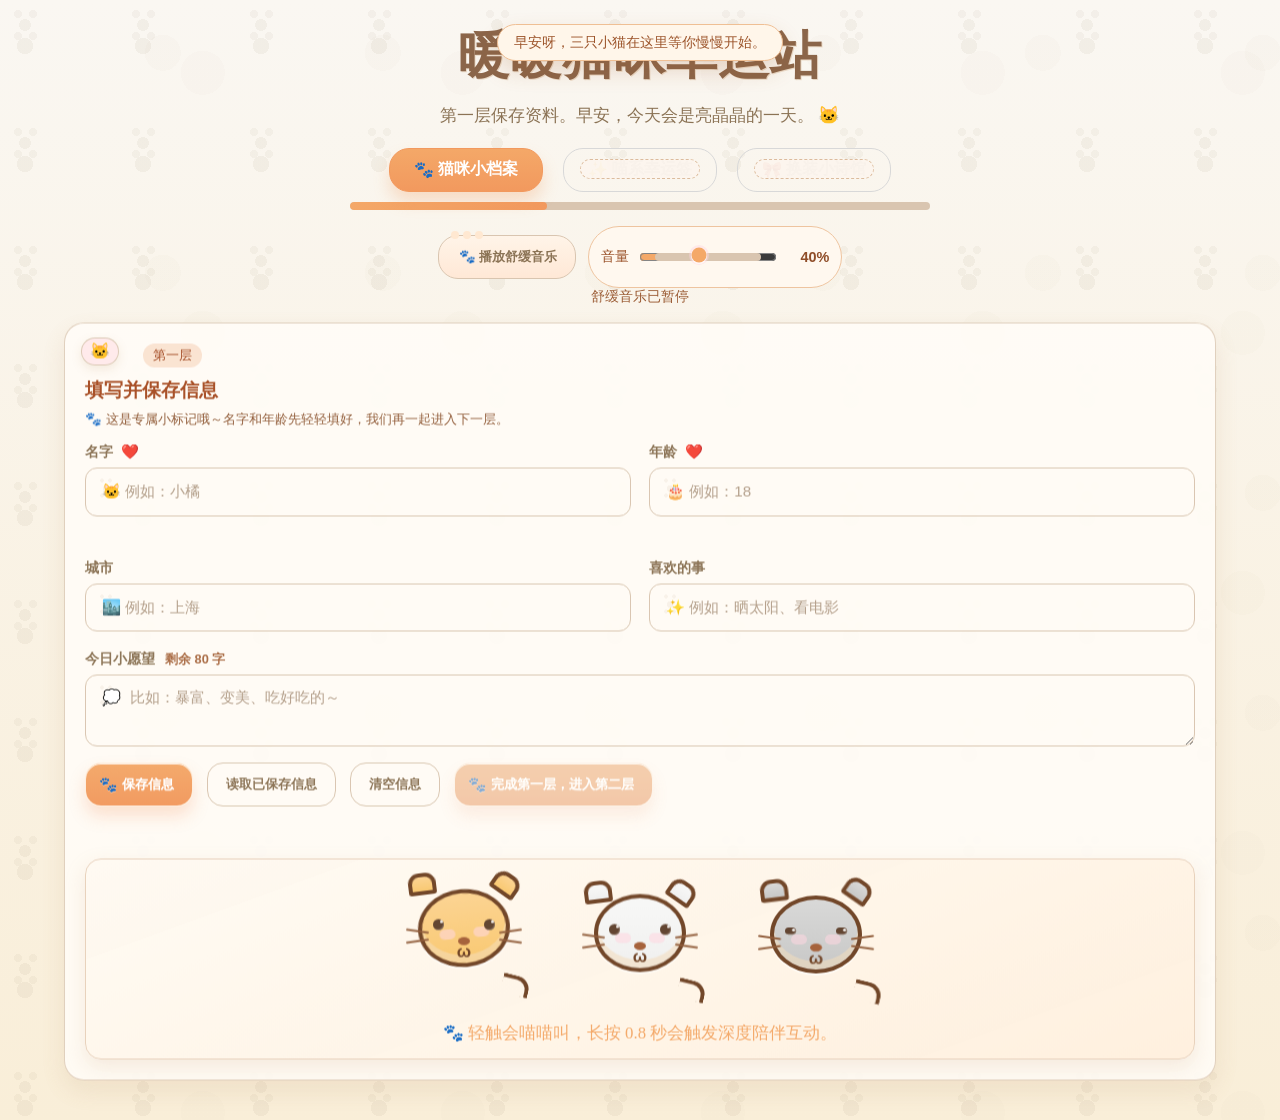
==== commit 893c69af: "feat: switch site BGM to soft piano rain track" ====
--- a/ending.html
+++ b/ending.html
@@ -114,6 +114,8 @@
 </main>
 
 <audio id="bgMusic" preload="auto" loop>
+  <source src="assets/audio/bg_healing_piano_rain.wav" type="audio/wav" />
+  <source src="https://www.soundhelix.com/examples/mp3/SoundHelix-Song-13.mp3" type="audio/mpeg" />
   <source src="https://www.soundhelix.com/examples/mp3/SoundHelix-Song-2.mp3" type="audio/mpeg" />
 </audio>
 <canvas id="exportCanvas" width="2160" height="3840" hidden></canvas>
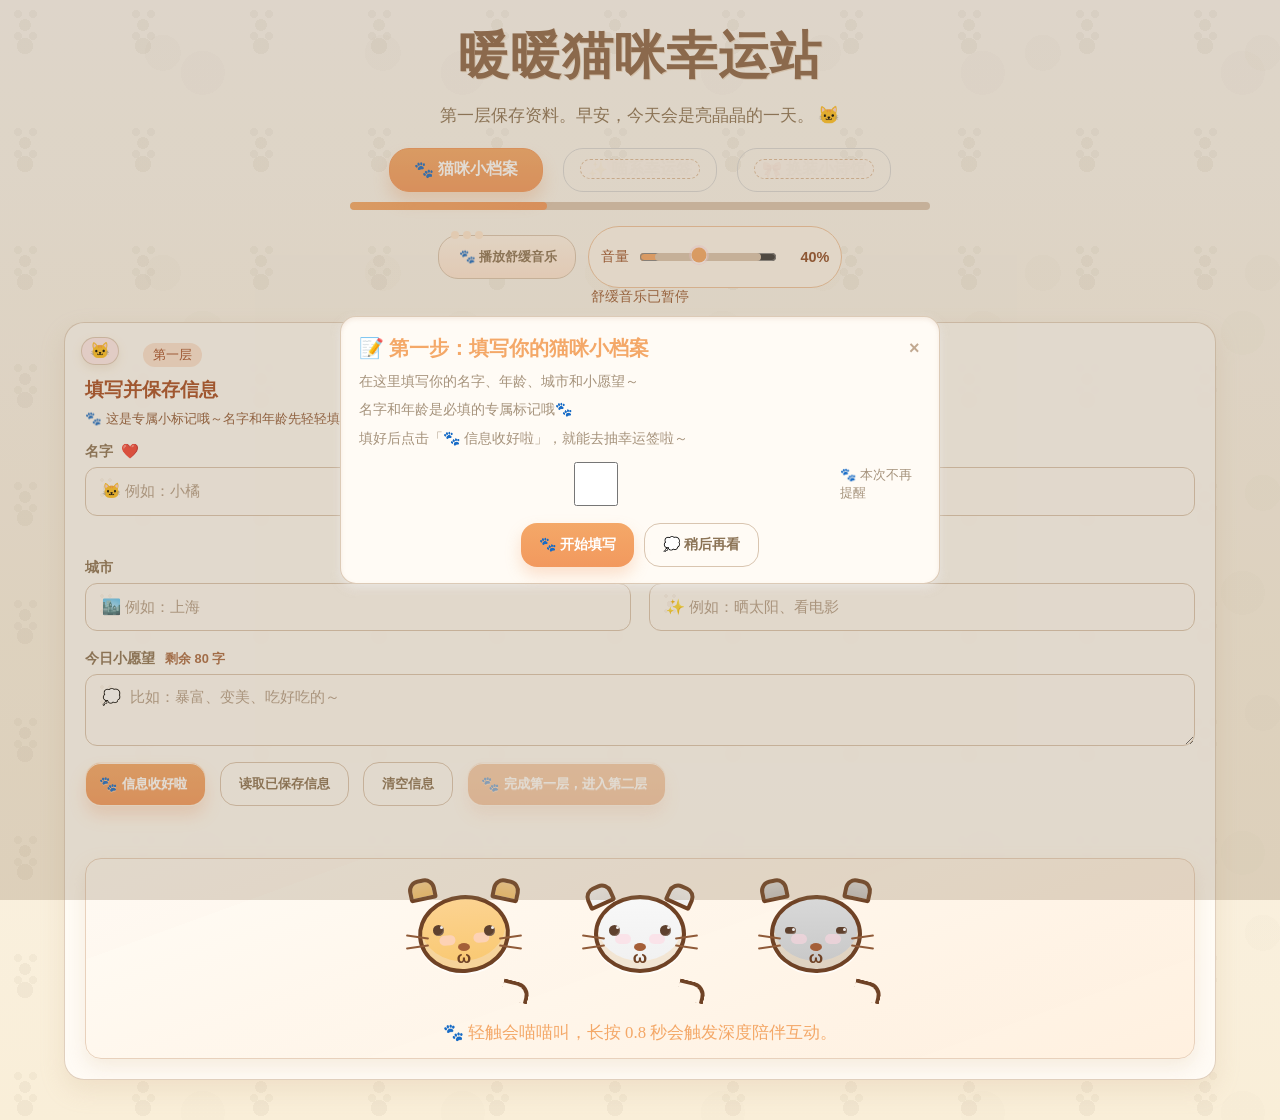
==== commit 3badad1a: "feat: add soft guide modals across all pages" ====
--- a/ending.html
+++ b/ending.html
@@ -118,9 +118,11 @@
   <source src="https://www.soundhelix.com/examples/mp3/SoundHelix-Song-13.mp3" type="audio/mpeg" />
   <source src="https://www.soundhelix.com/examples/mp3/SoundHelix-Song-2.mp3" type="audio/mpeg" />
 </audio>
+<script src="common.js"></script>
 <canvas id="exportCanvas" width="2160" height="3840" hidden></canvas>
 <div class="mask" id="shareMask" aria-hidden="true"><div class="share" role="dialog" aria-modal="true" aria-label="分享面板"><h3 style="margin:0">分享这份治愈美好</h3><p class="line" style="margin:8px 0">把今天的温柔继续传递给更多人吧～</p><div class="grid"><button class="item" data-share="moments" type="button">🌼<span>朋友圈</span></button><button class="item" data-share="friend" type="button">💌<span>好友</span></button><button class="item" data-share="save" type="button">🖼️<span>保存图片</span></button></div><div class="ft"><button class="sec" id="copyText" type="button">复制文案</button><button class="sec" id="closeShare" type="button">关闭</button></div></div></div>
 <div class="toast" id="toast"></div>
+<script src="common.js"></script>
 <script>
 (()=>{
 const K={profile:"warm_cat_profile_v1",fortune:"warm_cat_fortune_v1",poem:"warm_cat_poem_v1",outfit:"warm_cat_outfit_v1",score:"warm_cat_score_v1",history:"warm_cat_fortune_history_v1",music:"warm_cat_music_v1",daily:"warm_cat_daily_v1",pref:"warm_cat_preference_v1",greet:"warm_cat_greeting_v1"};
@@ -160,7 +162,31 @@
 function stop(u){E.bgMusic.pause();ui(false);save(false);if(u)tip("🐱 音乐暂停啦，随时可以再听～");}
 E.musicToggle.addEventListener("click",()=>E.bgMusic.paused?start(true):stop(true));E.musicVolume.addEventListener("input",()=>{const v=Number(E.musicVolume.value);E.bgMusic.volume=v/100;E.musicInfo.textContent=`音量 ${v}%`;w(K.music,{playing:!E.bgMusic.paused,volume:v});});ui(play);if(play)start(false);else document.body.classList.add("pause");}
 function bind(){E.savePoster.addEventListener("click",()=>void savePoster());E.restartJourney.addEventListener("click",restart);E.openShare.addEventListener("click",openMask);E.closeShare.addEventListener("click",closeMask);E.copyText.addEventListener("click",()=>void copy());E.shareMask.addEventListener("click",(ev)=>{if(ev.target===E.shareMask)closeMask()});Array.from(document.querySelectorAll("[data-share]")).forEach((b)=>b.addEventListener("click",async()=>{const t=b.getAttribute("data-share");if(t==="save"){await savePoster();closeMask();return;}tip(t==="moments"?"已准备朋友圈分享文案，可直接粘贴。":"已准备好友分享文案，可直接粘贴。");await copy();}));E.modeToggle.addEventListener("click",()=>{S.mode=S.mode==="portrait"?"landscape":"portrait";E.modeToggle.textContent=`🖼️ 当前导出比例：${S.mode==="portrait"?"9:16":"16:9"}`;S.url="";drawPoster();tip(`已切换${S.mode==="portrait"?"竖版":"横版"}导出。`)});}
-function init(){if(!initData())return;apply();bind();bindCat();music();drawPoster();tip(`欢迎来到收尾页，${S.profile.name}～`);}init();
+function init(){
+  if(!initData())return;
+  apply();
+  bind();
+  bindCat();
+  music();
+  drawPoster();
+  tip(`欢迎来到收尾页，${S.profile.name}～`);
+
+  // 结束页软萌引导弹窗
+  if(window.WarmCat&&WarmCat.showGuideModal){
+    WarmCat.showGuideModal({
+      pageId:"ending",
+      title:"🎉 恭喜你完成治愈小旅程～",
+      body:[
+        "你已经走完了暖暖的猫咪幸运之旅✨",
+        "这里可以保存你的专属纪念海报，",
+        "也可以重新开启一段新的治愈旅程哦🐱"
+      ],
+      primaryText:"🐾 看看我的纪念",
+      secondaryText:"💭 稍后再看"
+    });
+  }
+}
+init();
 })();
 </script>
 </body>
